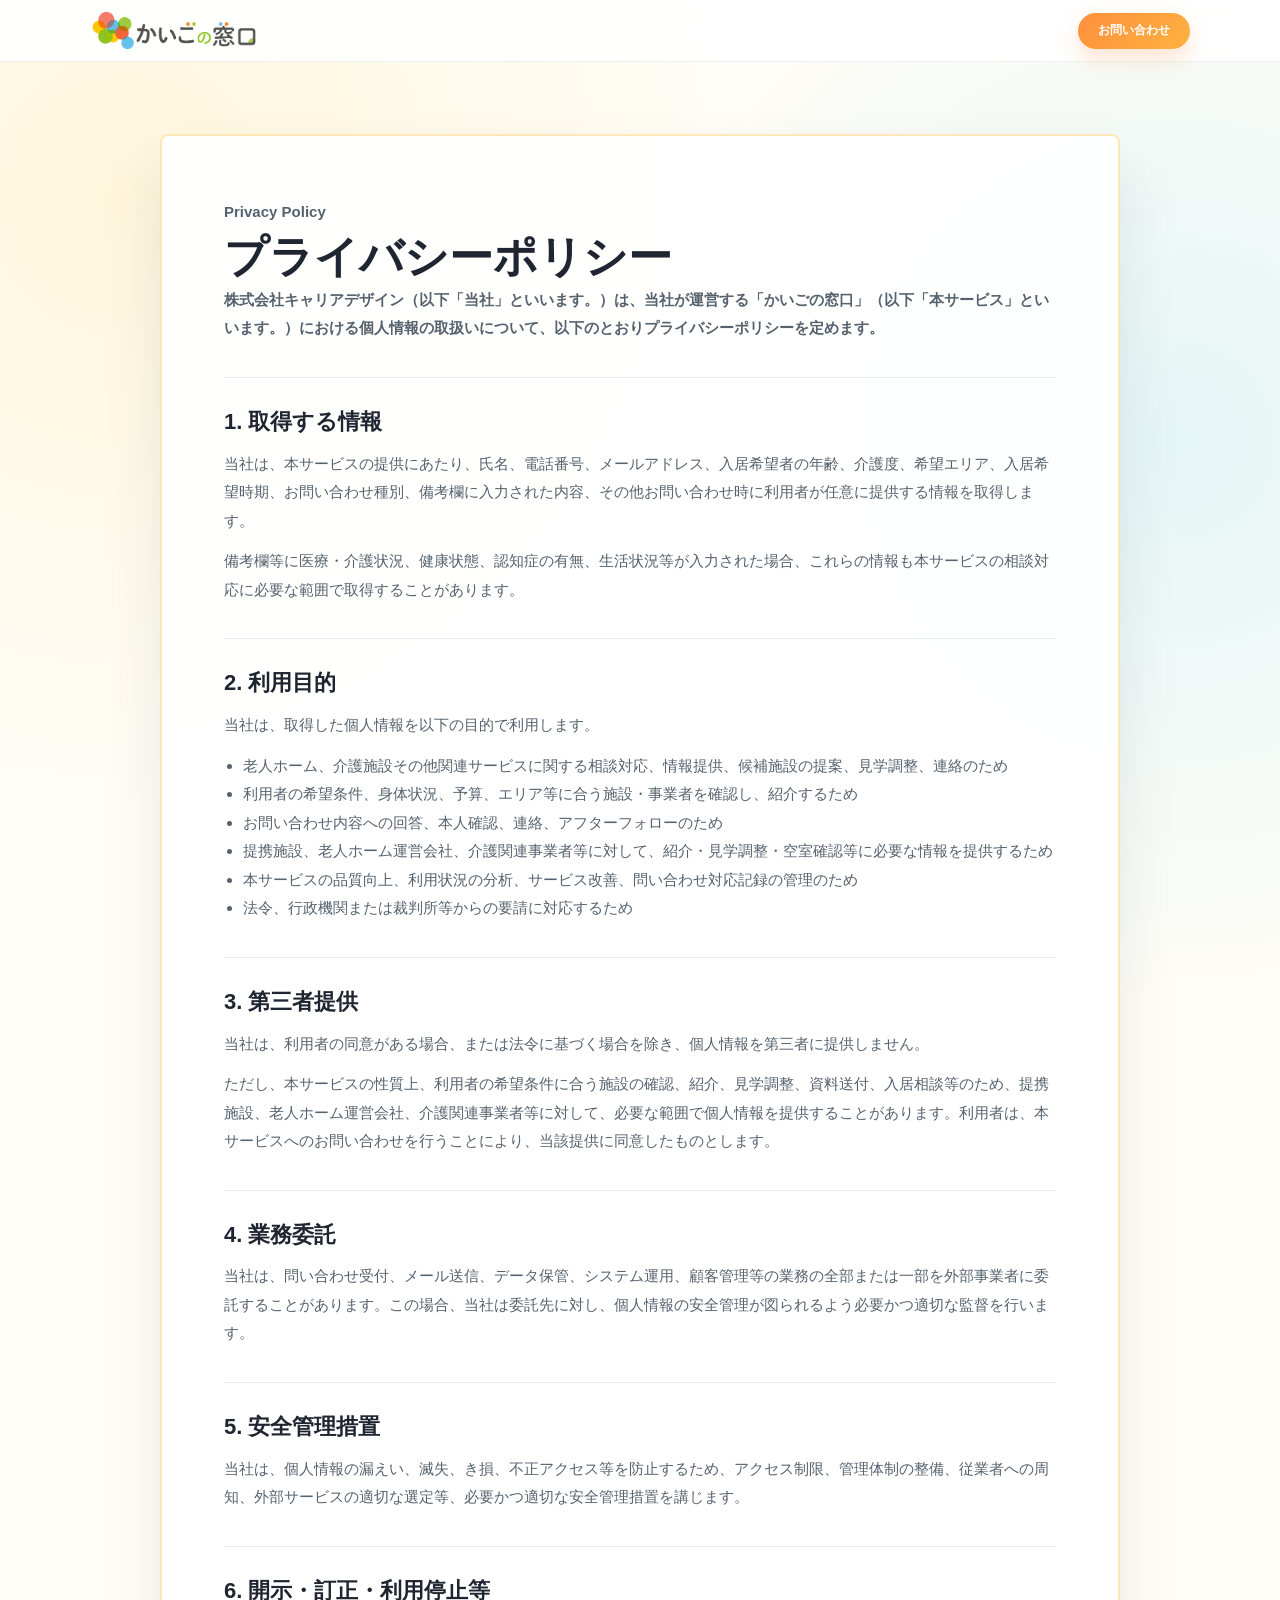
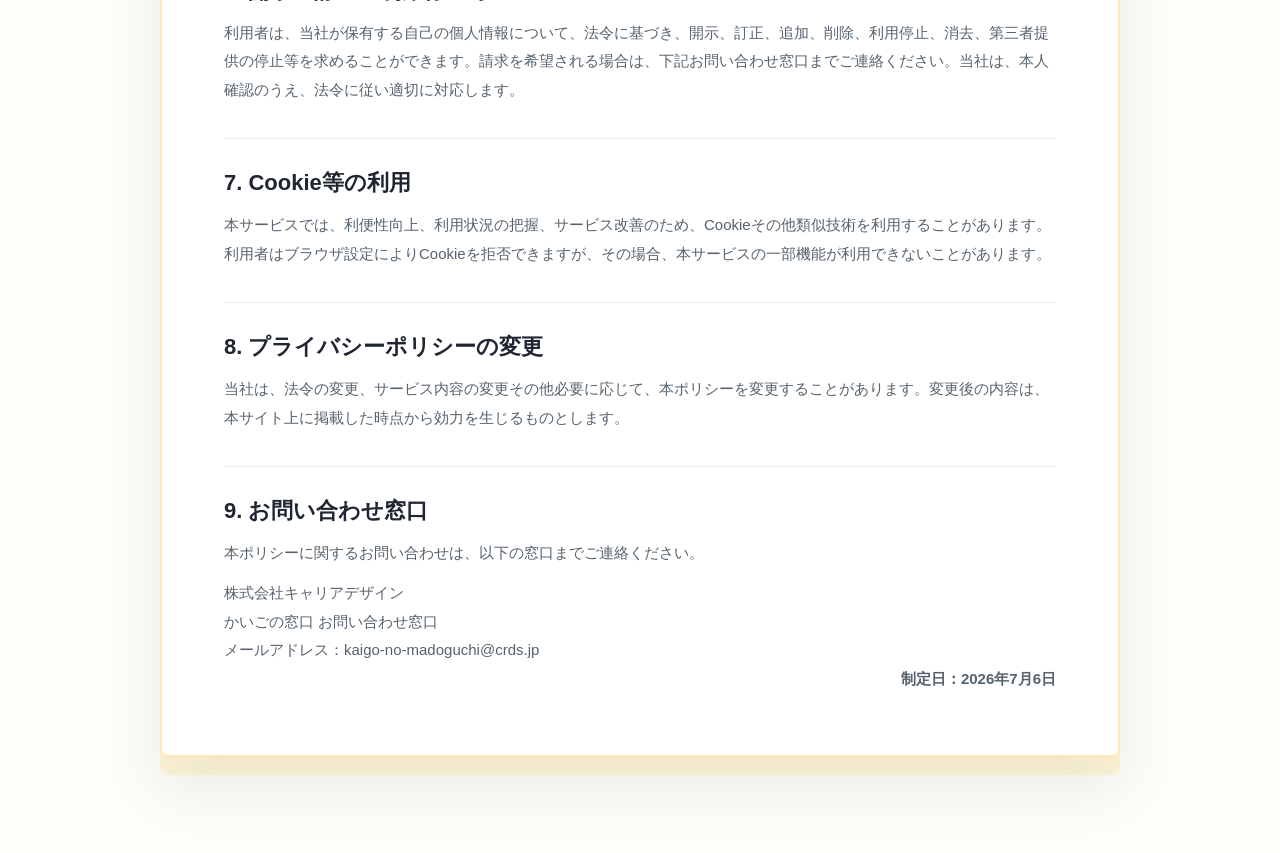
==== privacy.html @ cf9771f9 "LP v1.04反映（プライバシーポリシー・利用規約ページ追加）" ====
<!doctype html>
<html lang="ja">
  <head>
    <meta charset="utf-8">
    <meta name="viewport" content="width=device-width, initial-scale=1">
    <title>プライバシーポリシー | かいごの窓口</title>
    <meta name="description" content="かいごの窓口のプライバシーポリシーです。">
    <link rel="stylesheet" href="./styles.css">
  </head>
  <body class="policy-page">
    <header class="site-header">
      <a class="brand" href="./index.html" aria-label="かいごの窓口">
        <img class="brand-logo" src="./assets/kaigo-logo.png" alt="介護の窓口">
      </a>
      <a class="nav-cta" href="./index.html#contact">お問い合わせ</a>
    </header>

    <main class="policy-main">
      <article class="policy-shell">
        <p class="policy-label">Privacy Policy</p>
        <h1>プライバシーポリシー</h1>
        <p class="policy-lead">株式会社キャリアデザイン（以下「当社」といいます。）は、当社が運営する「かいごの窓口」（以下「本サービス」といいます。）における個人情報の取扱いについて、以下のとおりプライバシーポリシーを定めます。</p>

        <section>
          <h2>1. 取得する情報</h2>
          <p>当社は、本サービスの提供にあたり、氏名、電話番号、メールアドレス、入居希望者の年齢、介護度、希望エリア、入居希望時期、お問い合わせ種別、備考欄に入力された内容、その他お問い合わせ時に利用者が任意に提供する情報を取得します。</p>
          <p>備考欄等に医療・介護状況、健康状態、認知症の有無、生活状況等が入力された場合、これらの情報も本サービスの相談対応に必要な範囲で取得することがあります。</p>
        </section>

        <section>
          <h2>2. 利用目的</h2>
          <p>当社は、取得した個人情報を以下の目的で利用します。</p>
          <ul>
            <li>老人ホーム、介護施設その他関連サービスに関する相談対応、情報提供、候補施設の提案、見学調整、連絡のため</li>
            <li>利用者の希望条件、身体状況、予算、エリア等に合う施設・事業者を確認し、紹介するため</li>
            <li>お問い合わせ内容への回答、本人確認、連絡、アフターフォローのため</li>
            <li>提携施設、老人ホーム運営会社、介護関連事業者等に対して、紹介・見学調整・空室確認等に必要な情報を提供するため</li>
            <li>本サービスの品質向上、利用状況の分析、サービス改善、問い合わせ対応記録の管理のため</li>
            <li>法令、行政機関または裁判所等からの要請に対応するため</li>
          </ul>
        </section>

        <section>
          <h2>3. 第三者提供</h2>
          <p>当社は、利用者の同意がある場合、または法令に基づく場合を除き、個人情報を第三者に提供しません。</p>
          <p>ただし、本サービスの性質上、利用者の希望条件に合う施設の確認、紹介、見学調整、資料送付、入居相談等のため、提携施設、老人ホーム運営会社、介護関連事業者等に対して、必要な範囲で個人情報を提供することがあります。利用者は、本サービスへのお問い合わせを行うことにより、当該提供に同意したものとします。</p>
        </section>

        <section>
          <h2>4. 業務委託</h2>
          <p>当社は、問い合わせ受付、メール送信、データ保管、システム運用、顧客管理等の業務の全部または一部を外部事業者に委託することがあります。この場合、当社は委託先に対し、個人情報の安全管理が図られるよう必要かつ適切な監督を行います。</p>
        </section>

        <section>
          <h2>5. 安全管理措置</h2>
          <p>当社は、個人情報の漏えい、滅失、き損、不正アクセス等を防止するため、アクセス制限、管理体制の整備、従業者への周知、外部サービスの適切な選定等、必要かつ適切な安全管理措置を講じます。</p>
        </section>

        <section>
          <h2>6. 開示・訂正・利用停止等</h2>
          <p>利用者は、当社が保有する自己の個人情報について、法令に基づき、開示、訂正、追加、削除、利用停止、消去、第三者提供の停止等を求めることができます。請求を希望される場合は、下記お問い合わせ窓口までご連絡ください。当社は、本人確認のうえ、法令に従い適切に対応します。</p>
        </section>

        <section>
          <h2>7. Cookie等の利用</h2>
          <p>本サービスでは、利便性向上、利用状況の把握、サービス改善のため、Cookieその他類似技術を利用することがあります。利用者はブラウザ設定によりCookieを拒否できますが、その場合、本サービスの一部機能が利用できないことがあります。</p>
        </section>

        <section>
          <h2>8. プライバシーポリシーの変更</h2>
          <p>当社は、法令の変更、サービス内容の変更その他必要に応じて、本ポリシーを変更することがあります。変更後の内容は、本サイト上に掲載した時点から効力を生じるものとします。</p>
        </section>

        <section>
          <h2>9. お問い合わせ窓口</h2>
          <p>本ポリシーに関するお問い合わせは、以下の窓口までご連絡ください。</p>
          <p>株式会社キャリアデザイン<br>かいごの窓口 お問い合わせ窓口<br>メールアドレス：kaigo-no-madoguchi@crds.jp</p>
        </section>

        <p class="policy-date">制定日：2026年7月6日</p>
      </article>
    </main>
  </body>
</html>
---- styles.css ----
:root {
  --ink: #202631;
  --muted: #65717d;
  --line: #e9edf1;
  --soft: #f7f9fb;
  --orange: #ff8f3d;
  --orange-dark: #f07822;
  --yellow: #ffd75d;
  --green: #4fcb91;
  --blue: #43c7ef;
  --pink: #ff93aa;
  --cream: #fff7e6;
  --shadow: 0 24px 60px rgba(40, 55, 70, .16);
}

* {
  box-sizing: border-box;
}

html {
  scroll-behavior: smooth;
}

body {
  margin: 0;
  color: var(--ink);
  font-family: -apple-system, BlinkMacSystemFont, "Hiragino Sans", "Yu Gothic", "YuGothic", "Noto Sans JP", sans-serif;
  line-height: 1.75;
  background: #fffdf7;
}

a {
  color: inherit;
  text-decoration: none;
}

button,
input,
select,
textarea {
  font: inherit;
}

.site-header {
  position: sticky;
  top: 0;
  z-index: 20;
  display: grid;
  grid-template-columns: 1fr auto;
  align-items: center;
  gap: 24px;
  min-height: 62px;
  padding: 0 7vw;
  background: rgba(255, 255, 255, .9);
  border-bottom: 1px solid rgba(233, 237, 241, .78);
  backdrop-filter: blur(18px);
}

.brand {
  display: inline-flex;
  align-items: center;
  width: max-content;
}

.brand-logo {
  display: block;
  width: 168px;
  height: auto;
}

.footer-logo {
  width: 190px;
}

.nav-cta {
  justify-self: end;
  display: inline-flex;
  align-items: center;
  justify-content: center;
  min-height: 36px;
  padding: 0 20px;
  color: #fff;
  font-size: 12px;
  font-weight: 800;
  background: linear-gradient(135deg, var(--orange), #ffb23f);
  border-radius: 999px;
  box-shadow: 0 10px 22px rgba(246, 139, 60, .24);
}

.hero {
  position: relative;
  min-height: 660px;
  display: grid;
  align-items: center;
  overflow: hidden;
  background:
    linear-gradient(135deg, #fff7df 0%, #f2fff7 48%, #edfaff 100%);
}

.hero-image {
  position: absolute;
  inset: 0;
  width: 100%;
  height: 100%;
  object-fit: cover;
  object-position: 64% center;
}

.hero-scrim {
  position: absolute;
  inset: 0;
  background:
    linear-gradient(90deg, rgba(255, 253, 246, .98) 0%, rgba(255, 250, 237, .9) 35%, rgba(255, 255, 255, .36) 70%, rgba(255, 255, 255, .14) 100%),
    linear-gradient(180deg, rgba(255, 255, 255, .06), rgba(245, 255, 250, .76));
}

.hero-content {
  position: relative;
  z-index: 1;
  width: min(92vw, 1180px);
  margin: 0 auto;
  padding-top: 0;
}

.eyebrow {
  display: inline-flex;
  align-items: center;
  min-height: 34px;
  margin: 0 0 18px;
  padding: 0 14px;
  color: #26805d;
  font-size: 13px;
  font-weight: 800;
  background: #e9fff3;
  border: 1px solid #bef1d4;
  border-radius: 999px;
  box-shadow: 0 10px 20px rgba(79, 203, 145, .16);
}

h1,
h2,
h3,
p {
  overflow-wrap: anywhere;
}

h1 {
  max-width: 760px;
  margin: 0;
  font-size: clamp(38px, 4.7vw, 64px);
  line-height: 1.18;
  letter-spacing: 0;
}

.hero-question {
  display: flex;
  flex-wrap: wrap;
  gap: 10px;
  margin: 0 0 20px;
}

.hero-question span {
  display: inline-flex;
  align-items: center;
  min-height: 46px;
  padding: 0 18px;
  color: #3b2a16;
  font-size: clamp(18px, 2vw, 26px);
  font-weight: 900;
  background: #fff;
  border: 2px solid rgba(255, 183, 72, .72);
  border-radius: 999px;
  box-shadow: 0 12px 0 rgba(255, 214, 93, .42);
}

.hero-question span:nth-child(2) {
  border-color: rgba(79, 203, 145, .64);
  box-shadow: 0 12px 0 rgba(79, 203, 145, .22);
}

.hero-question span:nth-child(3) {
  border-color: rgba(67, 199, 239, .64);
  box-shadow: 0 12px 0 rgba(67, 199, 239, .22);
}

.hero-copy {
  max-width: 680px;
  margin: 22px 0 16px;
  color: #48525d;
  font-size: clamp(18px, 2vw, 23px);
  font-weight: 700;
  line-height: 1.75;
}

.primary-button,
.secondary-button,
.form-submit {
  display: inline-flex;
  align-items: center;
  justify-content: center;
  min-height: 54px;
  padding: 0 32px;
  border: 0;
  border-radius: 999px;
  cursor: pointer;
  font-weight: 800;
  transition: transform .18s ease, box-shadow .18s ease, background .18s ease;
}

.primary-button {
  color: #fff;
  background: linear-gradient(135deg, var(--orange), #ffb23f);
  box-shadow: 0 14px 0 rgba(224, 107, 25, .26), 0 22px 36px rgba(246, 139, 60, .26);
}

.primary-button:hover {
  transform: translateY(-2px);
}

.primary-button:hover {
  background: linear-gradient(135deg, var(--orange-dark), var(--orange));
}

.secondary-button {
  color: var(--orange-dark);
  background: #fff7ea;
  border: 2px solid #ffd9a8;
}

.secondary-button:hover {
  transform: translateY(-2px);
}

.micro-note {
  display: flex;
  align-items: center;
  gap: 8px;
  margin: 18px 0 0;
  color: #6a7681;
  font-size: 13px;
}

.micro-note span {
  width: 8px;
  height: 8px;
  background: var(--pink);
  border-radius: 50%;
}

.section {
  padding: 88px 7vw;
}

.section-heading {
  margin: 0 auto 56px;
  text-align: center;
}

.section-heading h2 {
  position: relative;
  display: inline-block;
  margin: 0;
  font-size: clamp(24px, 2.5vw, 32px);
  line-height: 1.45;
  letter-spacing: 0;
}

.section-heading h2::after {
  position: absolute;
  left: 50%;
  bottom: -17px;
  width: 76px;
  height: 2px;
  height: 4px;
  background: linear-gradient(90deg, var(--yellow), var(--orange), var(--pink));
  border-radius: 999px;
  transform: translateX(-50%);
  content: "";
}

.worries,
.voices {
  background:
    linear-gradient(180deg, #fffdf7, #f5fbff);
}

.data-section {
  padding-top: 76px;
  padding-bottom: 76px;
  background:
    radial-gradient(circle at 12% 20%, rgba(255, 215, 93, .28), transparent 26%),
    radial-gradient(circle at 88% 78%, rgba(67, 199, 239, .2), transparent 28%),
    #fffaf0;
}

.data-section .section-heading {
  margin-bottom: 44px;
}

.data-card {
  width: min(980px, 100%);
  margin: 0 auto;
  display: grid;
  grid-template-columns: 240px 1fr;
  align-items: center;
  gap: 42px;
  padding: 42px;
  background: rgba(255, 255, 255, .92);
  border: 2px solid #fff0d5;
  border-radius: 8px;
  box-shadow: 0 18px 0 rgba(255, 215, 93, .24), 0 30px 58px rgba(44, 64, 84, .1);
}

.data-meter {
  position: relative;
  display: grid;
  place-items: center;
  width: 220px;
  aspect-ratio: 1;
  margin: 0 auto;
  color: var(--orange-dark);
  font-weight: 900;
  background:
    conic-gradient(var(--orange) 0 50%, #eaf8fd 50% 100%);
  border-radius: 50%;
  box-shadow: 0 14px 0 rgba(79, 203, 145, .18);
}

.data-meter::before {
  position: absolute;
  inset: 24px;
  background: #fff;
  border-radius: 50%;
  content: "";
}

.data-meter span {
  position: relative;
  z-index: 1;
  font-size: 42px;
  line-height: 1;
}

.data-content h3 {
  margin: 0 0 18px;
  font-size: clamp(22px, 2.2vw, 30px);
  line-height: 1.55;
}

.data-content p {
  margin: 0;
  color: var(--muted);
  font-size: 15px;
  line-height: 1.9;
}

.data-content p + p {
  margin-top: 10px;
}

.card-grid {
  width: min(1120px, 100%);
  margin: 0 auto;
  display: grid;
  gap: 28px;
}

.card-grid.three {
  grid-template-columns: repeat(3, minmax(0, 1fr));
}

.info-card,
.voice-card {
  min-height: 238px;
  padding: 38px;
  background: #fff;
  border: 2px solid #fff0d5;
  border-radius: 8px;
  box-shadow: 0 18px 0 rgba(255, 215, 93, .2), 0 28px 48px rgba(44, 64, 84, .08);
}

.info-card {
  display: grid;
  align-content: start;
}

.worry-illustration {
  width: min(100%, 210px);
  aspect-ratio: 1;
  margin: 0 auto 26px;
  display: block;
  object-fit: contain;
  border-radius: 0;
  background: transparent;
}

.icon-badge {
  display: grid;
  place-items: center;
  border-radius: 50%;
}

.icon-badge {
  width: 50px;
  height: 50px;
  margin-bottom: 28px;
}

.icon-badge svg {
  width: 24px;
  height: 24px;
  fill: none;
  stroke: currentColor;
  stroke-width: 2;
  stroke-linecap: round;
  stroke-linejoin: round;
}

.icon-badge.blue {
  color: var(--blue);
  background: #eefaff;
}

.icon-badge.orange {
  color: var(--orange);
  background: #fff4ea;
}

.icon-badge.green {
  color: var(--green);
  background: #eefbf4;
}

.info-card h3,
.reason h3 {
  margin: 0 0 12px;
  font-size: 18px;
  line-height: 1.55;
}

.info-card p,
.reason p,
.voice-card p,
.form-heading p,
.cta-box p,
.site-footer p {
  margin: 0;
  color: var(--muted);
  font-size: 14px;
}

.reasons {
  background:
    linear-gradient(110deg, rgba(255, 245, 205, .86), rgba(222, 255, 237, .9) 50%, rgba(222, 247, 255, .92));
}

.reason-grid {
  width: min(1120px, 100%);
  margin: 0 auto;
  display: grid;
  grid-template-columns: repeat(3, minmax(0, 1fr));
  gap: 46px;
  text-align: center;
}

.reason-illustration {
  width: min(100%, 230px);
  aspect-ratio: 1;
  margin: 0 auto 24px;
  display: block;
  object-fit: contain;
  border-radius: 0;
  background: transparent;
}

.form-section {
  position: relative;
  background:
    linear-gradient(135deg, rgba(255, 236, 155, .26), rgba(226, 255, 241, .42) 48%, rgba(224, 247, 255, .5)),
    #fffdfa;
}

.form-shell {
  width: min(760px, 100%);
  margin: 0 auto;
  overflow: hidden;
  background: #fff;
  border: 2px solid #ffe7b7;
  border-radius: 8px;
  box-shadow: 0 18px 0 rgba(255, 215, 93, .24), var(--shadow);
}

.form-heading {
  padding: 42px 32px 34px;
  text-align: center;
  background: linear-gradient(135deg, var(--cream), #effff7);
}

.form-heading h2 {
  margin: 0 0 8px;
  color: var(--orange-dark);
  font-size: clamp(24px, 3vw, 32px);
  line-height: 1.38;
}

.contact-form {
  padding: 42px clamp(22px, 6vw, 62px) 50px;
}

.step-progress {
  display: grid;
  grid-template-columns: auto 1fr auto;
  align-items: center;
  gap: 14px;
  margin-bottom: 34px;
}

.step-dot {
  display: inline-flex;
  align-items: center;
  gap: 9px;
  color: #8a949e;
  font-size: 13px;
  font-weight: 900;
}

.step-dot::before {
  display: grid;
  place-items: center;
  width: 34px;
  height: 34px;
  color: #fff;
  background: #cbd4dc;
  border-radius: 50%;
  content: attr(data-step-label);
}

.step-dot.active {
  color: var(--orange-dark);
}

.step-dot.active::before {
  background: linear-gradient(135deg, var(--orange), #ffb23f);
  box-shadow: 0 8px 0 rgba(255, 215, 93, .26);
}

.step-line {
  height: 4px;
  background: #edf1f5;
  border-radius: 999px;
}

.form-step[hidden] {
  display: none;
}

.textarea-label,
.input-grid label {
  display: grid;
  gap: 8px;
  color: #4f5b66;
  font-size: 14px;
  font-weight: 800;
}

.input-grid label span {
  justify-self: start;
  display: inline-grid;
  place-items: center;
  min-height: 20px;
  padding: 0 8px;
  color: #fff;
  font-size: 11px;
  line-height: 1;
  background: var(--pink);
  border-radius: 999px;
}

select,
input,
textarea {
  width: 100%;
  min-height: 50px;
  padding: 12px 16px;
  color: var(--ink);
  background: #fff;
  border: 1px solid var(--line);
  border-radius: 8px;
  outline: none;
}

textarea {
  min-height: 112px;
  resize: vertical;
}

select:focus,
input:focus,
textarea:focus {
  border-color: var(--orange);
  box-shadow: 0 0 0 4px rgba(255, 143, 61, .16);
}

.input-grid {
  display: grid;
  grid-template-columns: repeat(2, minmax(0, 1fr));
  gap: 18px;
}

.input-grid + .input-grid {
  margin-top: 18px;
}

.textarea-label {
  margin-top: 18px;
}

.privacy-check {
  display: flex;
  align-items: flex-start;
  gap: 10px;
  margin-top: 18px;
  color: #5f6a75;
  font-size: 13px;
  font-weight: 700;
}

.privacy-check input {
  width: 18px;
  min-height: 18px;
  margin-top: 4px;
  accent-color: var(--orange);
}

.form-error,
.form-success {
  min-height: 24px;
  margin: 20px 0 0;
  text-align: center;
  font-size: 14px;
  font-weight: 800;
}

.form-error {
  color: #c94b31;
}

.form-success {
  color: #219862;
}

.form-actions {
  display: flex;
  justify-content: center;
  gap: 12px;
  margin-top: 18px;
}

.form-actions .primary-button {
  min-width: 250px;
}

.next-step,
.form-submit {
  min-width: min(100%, 360px);
}

.stars {
  margin-bottom: 18px;
  color: #f5bd33;
  font-size: 15px;
  letter-spacing: 1px;
}

.voice-card p {
  min-height: 126px;
  font-style: italic;
  line-height: 1.8;
}

.voice-card span {
  display: block;
  margin-top: 22px;
  font-size: 13px;
  font-weight: 800;
}

.final-cta {
  background: #fff;
}

.cta-box {
  position: relative;
  width: min(1120px, 100%);
  margin: 0 auto;
  padding: 58px 32px;
  overflow: hidden;
  text-align: center;
  background: linear-gradient(120deg, #fff5d2, #effff6 62%, #e9f9ff);
  border: 2px solid #ffe7b7;
  border-radius: 8px;
  box-shadow: 0 18px 0 rgba(67, 199, 239, .12);
}

.cta-box::before,
.cta-box::after {
  position: absolute;
  width: 120px;
  height: 120px;
  border-radius: 50%;
  content: "";
}

.cta-box::before {
  top: -62px;
  left: -62px;
  background: rgba(246, 139, 60, .14);
}

.cta-box::after {
  right: -24px;
  bottom: -48px;
  background: rgba(75, 196, 237, .16);
}

.cta-box h2 {
  margin: 0 0 6px;
  font-size: clamp(24px, 2.8vw, 34px);
}

.cta-actions {
  position: relative;
  z-index: 1;
  display: flex;
  justify-content: center;
  gap: 16px;
  margin: 32px 0 20px;
}

.site-footer {
  display: grid;
  grid-template-columns: 1fr auto;
  gap: 52px;
  padding: 78px 7vw 34px;
  background: #f8fafc;
}

.site-footer p {
  max-width: 360px;
  margin-top: 24px;
}

.footer-links {
  display: flex;
  align-items: center;
  gap: 28px;
  color: #727d87;
  font-size: 13px;
  font-weight: 700;
}

.footer-links a:hover {
  color: var(--orange-dark);
}

.site-footer small {
  grid-column: 1 / -1;
  color: #9ca6ae;
  font-size: 12px;
}

.sticky-contact {
  position: fixed;
  right: 28px;
  bottom: 24px;
  z-index: 30;
  display: flex;
  align-items: center;
  gap: 10px;
  padding: 8px;
  background: rgba(255, 255, 255, .96);
  border: 2px solid rgba(255, 196, 116, .76);
  border-radius: 999px;
  box-shadow: 0 18px 42px rgba(246, 139, 60, .24);
  backdrop-filter: blur(16px);
}

.sticky-button {
  display: inline-flex;
  align-items: center;
  justify-content: center;
  min-height: 58px;
  padding: 0 28px;
  border-radius: 999px;
  font-size: 16px;
  font-weight: 900;
  white-space: nowrap;
}

.sticky-button {
  color: #fff;
  background: linear-gradient(135deg, var(--orange-dark), #ffb23f);
  box-shadow: 0 10px 0 rgba(224, 107, 25, .28), 0 18px 34px rgba(246, 139, 60, .34);
}

.sticky-button::before {
  margin-right: 8px;
  content: "✉";
}

.thanks-page {
  min-height: 100vh;
  background:
    radial-gradient(circle at 12% 16%, rgba(255, 215, 93, .28), transparent 28%),
    radial-gradient(circle at 88% 84%, rgba(67, 199, 239, .18), transparent 30%),
    linear-gradient(135deg, #fffdf7, #effff7 54%, #eefaff);
}

.thanks-main {
  min-height: calc(100vh - 62px);
  display: grid;
  place-items: center;
  padding: 74px 7vw;
}

.thanks-shell {
  width: min(860px, 100%);
  padding: clamp(34px, 6vw, 58px);
  text-align: center;
  background: rgba(255, 255, 255, .94);
  border: 2px solid #ffe7b7;
  border-radius: 8px;
  box-shadow: 0 18px 0 rgba(255, 215, 93, .24), 0 28px 60px rgba(40, 55, 70, .14);
}

.thanks-icon {
  display: grid;
  place-items: center;
  width: 74px;
  height: 74px;
  margin: 0 auto 18px;
  color: #fff;
  font-size: 38px;
  font-weight: 900;
  background: linear-gradient(135deg, var(--green), var(--blue));
  border-radius: 50%;
  box-shadow: 0 10px 0 rgba(79, 203, 145, .22);
}

.thanks-label {
  margin: 0 0 10px;
  color: var(--orange-dark);
  font-weight: 900;
}

.thanks-shell h1 {
  margin: 0;
  font-size: clamp(30px, 4vw, 44px);
  line-height: 1.36;
}

.thanks-lead {
  margin: 18px 0 0;
  color: #48525d;
  font-size: clamp(18px, 2vw, 22px);
  font-weight: 800;
}

.thanks-summary {
  margin-top: 36px;
  padding: 28px;
  text-align: left;
  background: #fffaf0;
  border: 1px solid #ffe7b7;
  border-radius: 8px;
}

.thanks-summary h2 {
  margin: 0 0 20px;
  font-size: 22px;
}

.summary-list {
  display: grid;
  grid-template-columns: repeat(2, minmax(0, 1fr));
  gap: 14px;
  margin: 0;
}

.summary-list div {
  padding: 14px 16px;
  background: #fff;
  border: 1px solid var(--line);
  border-radius: 8px;
}

.summary-list .summary-wide {
  grid-column: 1 / -1;
}

.summary-list dt {
  margin-bottom: 4px;
  color: #7a8590;
  font-size: 12px;
  font-weight: 900;
}

.summary-list dd {
  margin: 0;
  color: var(--ink);
  font-size: 15px;
  font-weight: 800;
  white-space: pre-wrap;
}

.thanks-button {
  margin-top: 30px;
}

.policy-page {
  background:
    radial-gradient(circle at 10% 8%, rgba(255, 215, 93, .18), transparent 24%),
    radial-gradient(circle at 92% 18%, rgba(67, 199, 239, .14), transparent 24%),
    #fffdf7;
}

.policy-main {
  padding: 72px 7vw 96px;
}

.policy-shell {
  width: min(960px, 100%);
  margin: 0 auto;
  padding: clamp(32px, 5vw, 62px);
  background: rgba(255, 255, 255, .96);
  border: 2px solid #ffe7b7;
  border-radius: 8px;
  box-shadow: 0 18px 0 rgba(255, 215, 93, .2), 0 30px 60px rgba(40, 55, 70, .1);
}

.policy-label {
  margin: 0 0 10px;
  color: var(--orange-dark);
  font-size: 13px;
  font-weight: 900;
}

.policy-shell h1 {
  margin: 0;
  font-size: clamp(30px, 4vw, 44px);
  line-height: 1.35;
}

.policy-lead {
  margin: 22px 0 0;
  color: #48525d;
  font-size: 16px;
  font-weight: 700;
}

.policy-shell section {
  margin-top: 34px;
  padding-top: 28px;
  border-top: 1px solid var(--line);
}

.policy-shell h2 {
  margin: 0 0 12px;
  font-size: 22px;
  line-height: 1.45;
}

.policy-shell p,
.policy-shell li {
  color: #56626e;
  font-size: 15px;
  line-height: 1.9;
}

.policy-shell p {
  margin: 0;
}

.policy-shell p + p {
  margin-top: 12px;
}

.policy-shell ul {
  margin: 12px 0 0;
  padding-left: 1.2em;
}

.policy-date {
  margin-top: 36px;
  color: #7b8792;
  font-size: 14px;
  font-weight: 800;
  text-align: right;
}

@media (max-width: 900px) {
  .site-header {
    grid-template-columns: 1fr auto;
    padding: 0 22px;
  }

  .nav-cta {
    min-height: 34px;
    padding: 0 14px;
  }

  .brand-logo {
    width: 146px;
  }

  .hero {
    min-height: 600px;
  }

  .hero-scrim {
    background: linear-gradient(90deg, rgba(255, 255, 255, .98), rgba(255, 255, 255, .74));
  }

  .card-grid.three,
  .data-card,
  .reason-grid,
  .input-grid,
  .site-footer {
    grid-template-columns: 1fr;
  }

  .data-card {
    gap: 28px;
    text-align: center;
  }

  .info-card,
  .voice-card {
    min-height: auto;
  }

  .footer-links {
    gap: 36px;
  }
}

@media (max-width: 560px) {
  .section {
    padding: 66px 20px;
  }

  .hero {
    min-height: 680px;
  }

  .hero-content {
    width: calc(100% - 40px);
  }

  h1 {
    font-size: 36px;
    line-height: 1.22;
  }

  .hero-copy {
    font-size: 16px;
  }

  .hero-question {
    gap: 8px;
  }

  .data-section {
    padding-top: 58px;
    padding-bottom: 62px;
  }

  .data-card {
    padding: 30px 22px;
  }

  .data-meter {
    width: 170px;
  }

  .data-meter::before {
    inset: 19px;
  }

  .data-meter span {
    font-size: 34px;
  }

  .data-content h3 {
    font-size: 20px;
  }

  .data-content p {
    text-align: left;
  }

  .hero-question span {
    min-height: 40px;
    padding: 0 13px;
    font-size: 17px;
    box-shadow: 0 8px 0 rgba(255, 214, 93, .42);
  }

  .primary-button,
  .secondary-button,
  .form-submit {
    width: 100%;
    padding-inline: 18px;
  }

  .info-card,
  .voice-card {
    padding: 30px;
  }

  .reason-grid {
    gap: 38px;
  }

  .form-heading {
    padding: 34px 20px 28px;
  }

  .contact-form {
    padding: 36px 20px 42px;
  }

  .form-actions,
  .cta-actions {
    flex-direction: column;
  }

  .form-actions .primary-button {
    min-width: 0;
  }

  .footer-links {
    flex-direction: column;
  }

  .sticky-contact {
    right: 12px;
    bottom: 12px;
    left: 12px;
    justify-content: center;
    gap: 8px;
    padding: 8px;
  }

  .sticky-button {
    width: 100%;
    min-height: 46px;
    padding-inline: 10px;
    font-size: 13px;
  }

  body {
    padding-bottom: 78px;
  }

  .thanks-page {
    padding-bottom: 0;
  }

  .thanks-main {
    min-height: calc(100vh - 62px);
    padding: 46px 20px;
  }

  .thanks-summary {
    padding: 22px;
  }

  .summary-list {
    grid-template-columns: 1fr;
  }

  .policy-main {
    padding: 46px 20px 72px;
  }

  .policy-shell {
    padding: 30px 22px;
  }
}
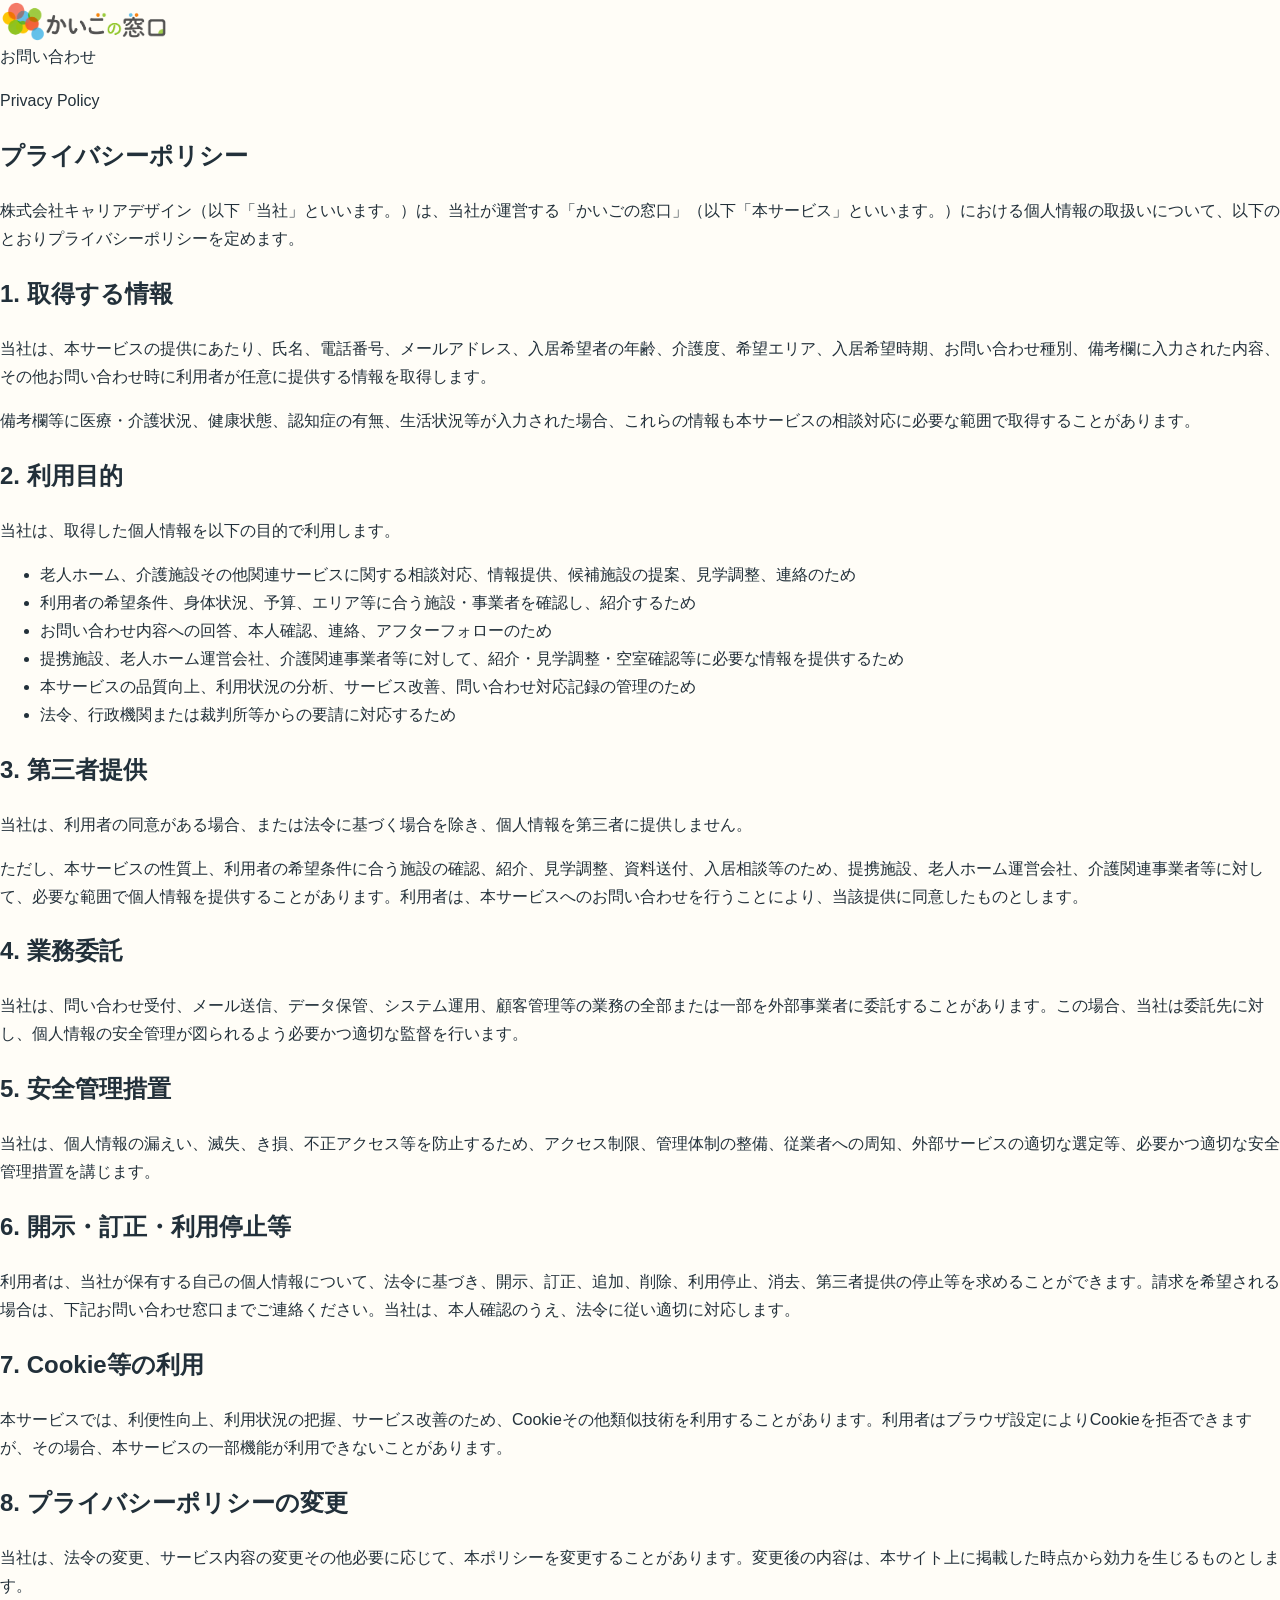
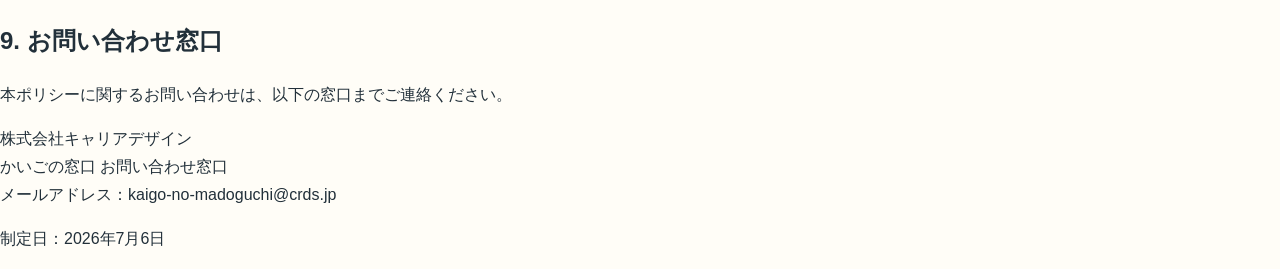
==== commit fdecbe32: "Google広告コンバージョン計測用にCSP拡張（_headers＋meta両対応）" ====
--- a/privacy.html
+++ b/privacy.html
@@ -1,13 +1,25 @@
 <!doctype html>
 <html lang="ja">
   <head>
+    <!-- Google Tag Manager -->
+    <script>(function(w,d,s,l,i){w[l]=w[l]||[];w[l].push({'gtm.start':
+    new Date().getTime(),event:'gtm.js'});var f=d.getElementsByTagName(s)[0],
+    j=d.createElement(s),dl=l!='dataLayer'?'&l='+l:'';j.async=true;j.src=
+    'https://www.googletagmanager.com/gtm.js?id='+i+dl;f.parentNode.insertBefore(j,f);
+    })(window,document,'script','dataLayer','GTM-WV7FBTG5');</script>
+    <!-- End Google Tag Manager -->
     <meta charset="utf-8">
+    <meta http-equiv="Content-Security-Policy" content="default-src 'self'; script-src 'self' 'unsafe-inline' https://www.googletagmanager.com https://www.google.com https://www.googleadservices.com https://www.google-analytics.com https://googleads.g.doubleclick.net; connect-src 'self' https://formspree.io https://www.google.com https://www.googleadservices.com https://www.googletagmanager.com https://www.google-analytics.com; img-src 'self' data: https://www.google.com https://www.googleadservices.com https://www.googletagmanager.com https://www.google-analytics.com https://googleads.g.doubleclick.net; style-src 'self' 'unsafe-inline'; frame-src https://www.googletagmanager.com https://www.google.com; form-action 'self' https://formspree.io;">
     <meta name="viewport" content="width=device-width, initial-scale=1">
     <title>プライバシーポリシー | かいごの窓口</title>
     <meta name="description" content="かいごの窓口のプライバシーポリシーです。">
     <link rel="stylesheet" href="./styles.css">
   </head>
   <body class="policy-page">
+    <!-- Google Tag Manager (noscript) -->
+    <noscript><iframe src="https://www.googletagmanager.com/ns.html?id=GTM-WV7FBTG5"
+    height="0" width="0" style="display:none;visibility:hidden"></iframe></noscript>
+    <!-- End Google Tag Manager (noscript) -->
     <header class="site-header">
       <a class="brand" href="./index.html" aria-label="かいごの窓口">
         <img class="brand-logo" src="./assets/kaigo-logo.png" alt="介護の窓口">
--- a/styles.css
+++ b/styles.css
@@ -1,16 +1,15 @@
 :root {
-  --ink: #202631;
-  --muted: #65717d;
-  --line: #e9edf1;
-  --soft: #f7f9fb;
+  --ink: #22303a;
+  --muted: #64727f;
+  --line: #e8edf2;
   --orange: #ff8f3d;
   --orange-dark: #f07822;
+  --green: #55c98c;
+  --blue: #43c7ef;
   --yellow: #ffd75d;
-  --green: #4fcb91;
-  --blue: #43c7ef;
   --pink: #ff93aa;
-  --cream: #fff7e6;
-  --shadow: 0 24px 60px rgba(40, 55, 70, .16);
+  --cream: #fff8ea;
+  --shadow: 0 24px 64px rgba(35, 52, 68, .16);
 }
 
 * {
@@ -41,496 +40,313 @@
   font: inherit;
 }
 
-.site-header {
+.lp-header {
   position: sticky;
   top: 0;
   z-index: 20;
-  display: grid;
-  grid-template-columns: 1fr auto;
+  display: flex;
   align-items: center;
-  gap: 24px;
-  min-height: 62px;
+  justify-content: space-between;
+  min-height: 64px;
   padding: 0 7vw;
-  background: rgba(255, 255, 255, .9);
-  border-bottom: 1px solid rgba(233, 237, 241, .78);
+  background: rgba(255, 255, 255, .94);
+  border-bottom: 1px solid rgba(232, 237, 242, .9);
   backdrop-filter: blur(18px);
 }
 
-.brand {
-  display: inline-flex;
-  align-items: center;
-  width: max-content;
-}
-
-.brand-logo {
+.brand img {
   display: block;
   width: 168px;
   height: auto;
 }
 
-.footer-logo {
-  width: 190px;
-}
-
-.nav-cta {
-  justify-self: end;
+.header-cta,
+.primary-button,
+.secondary-button,
+.sticky-cta {
   display: inline-flex;
   align-items: center;
   justify-content: center;
-  min-height: 36px;
-  padding: 0 20px;
+  border-radius: 999px;
+  font-weight: 900;
+  white-space: nowrap;
+}
+
+.header-cta {
+  min-height: 38px;
+  padding: 0 18px;
   color: #fff;
-  font-size: 12px;
-  font-weight: 800;
+  font-size: 13px;
   background: linear-gradient(135deg, var(--orange), #ffb23f);
-  border-radius: 999px;
-  box-shadow: 0 10px 22px rgba(246, 139, 60, .24);
+  box-shadow: 0 10px 20px rgba(246, 139, 60, .22);
 }
 
 .hero {
   position: relative;
-  min-height: 660px;
-  display: grid;
-  align-items: center;
   overflow: hidden;
   background:
-    linear-gradient(135deg, #fff7df 0%, #f2fff7 48%, #edfaff 100%);
-}
-
-.hero-image {
+    radial-gradient(circle at 10% 16%, rgba(255, 215, 93, .36), transparent 24%),
+    radial-gradient(circle at 92% 22%, rgba(67, 199, 239, .25), transparent 25%),
+    linear-gradient(135deg, #fff7df, #f1fff8 50%, #eafaff);
+}
+
+.hero::after {
+  display: none;
+}
+
+.hero-bg {
   position: absolute;
   inset: 0;
-  width: 100%;
-  height: 100%;
-  object-fit: cover;
-  object-position: 64% center;
-}
-
-.hero-scrim {
+  z-index: 0;
+  background:
+    linear-gradient(90deg, rgba(255, 253, 247, .98), rgba(255, 253, 247, .78) 42%, rgba(255, 253, 247, .18)),
+    url("./assets/hero-senior-lifestyle.png") right center / cover no-repeat;
+  opacity: .94;
+}
+
+.facility-showcase {
   position: absolute;
-  inset: 0;
+  right: max(28px, calc((100vw - 1180px) / 2));
+  bottom: 42px;
+  z-index: 0;
+  display: grid;
+  gap: 12px;
+  width: min(390px, 36vw);
+  padding: 18px;
+  pointer-events: none;
+  opacity: .34;
+  transform: rotate(-1.5deg);
+}
+
+.facility-showcase::before {
+  position: absolute;
+  inset: -16px;
+  z-index: -1;
+  background: rgba(255, 255, 255, .58);
+  border: 2px solid rgba(255, 184, 85, .55);
+  border-radius: 18px;
+  box-shadow: 0 22px 54px rgba(35, 52, 68, .12);
+  content: "";
+}
+
+.facility-showcase article {
+  display: grid;
+  grid-template-columns: 96px 1fr;
+  gap: 12px;
+  align-items: center;
+  padding: 10px;
+  background: rgba(255, 255, 255, .88);
+  border: 1px solid rgba(255, 190, 105, .78);
+  border-radius: 12px;
+}
+
+.facility-showcase b,
+.facility-showcase small {
+  display: block;
+  line-height: 1.45;
+}
+
+.facility-showcase b {
+  color: #26333d;
+  font-size: 13px;
+  font-weight: 900;
+}
+
+.facility-showcase small {
+  margin-top: 3px;
+  color: #5e6b76;
+  font-size: 11px;
+  font-weight: 800;
+}
+
+.facility-photo {
+  display: block;
+  height: 58px;
+  border-radius: 8px;
+  box-shadow: inset 0 0 0 1px rgba(255, 255, 255, .55);
+}
+
+.photo-orange {
   background:
-    linear-gradient(90deg, rgba(255, 253, 246, .98) 0%, rgba(255, 250, 237, .9) 35%, rgba(255, 255, 255, .36) 70%, rgba(255, 255, 255, .14) 100%),
-    linear-gradient(180deg, rgba(255, 255, 255, .06), rgba(245, 255, 250, .76));
-}
-
-.hero-content {
+    linear-gradient(160deg, rgba(255, 255, 255, .05), rgba(255, 255, 255, .55)),
+    linear-gradient(90deg, #f8c273 0 28%, transparent 28% 34%, #fff2dc 34% 72%, transparent 72% 78%, #e39e54 78%),
+    linear-gradient(#fff, #fff);
+}
+
+.photo-green {
+  background:
+    linear-gradient(160deg, rgba(255, 255, 255, .1), rgba(255, 255, 255, .56)),
+    linear-gradient(90deg, #86d39d 0 24%, transparent 24% 32%, #f2fff0 32% 68%, transparent 68% 75%, #6ebf87 75%),
+    linear-gradient(#fff, #fff);
+}
+
+.photo-blue {
+  background:
+    linear-gradient(160deg, rgba(255, 255, 255, .08), rgba(255, 255, 255, .54)),
+    linear-gradient(90deg, #8edbf0 0 30%, transparent 30% 36%, #ecfbff 36% 70%, transparent 70% 78%, #63bad5 78%),
+    linear-gradient(#fff, #fff);
+}
+
+.photo-yellow {
+  background:
+    linear-gradient(160deg, rgba(255, 255, 255, .12), rgba(255, 255, 255, .56)),
+    linear-gradient(90deg, #ffda73 0 26%, transparent 26% 33%, #fff8d8 33% 72%, transparent 72% 80%, #efb74a 80%),
+    linear-gradient(#fff, #fff);
+}
+
+.hero-inner {
   position: relative;
   z-index: 1;
-  width: min(92vw, 1180px);
+  display: grid;
+  grid-template-columns: minmax(0, 1fr) 430px;
+  gap: 42px;
+  align-items: center;
+  width: min(1180px, calc(100% - 40px));
+  min-height: 720px;
   margin: 0 auto;
-  padding-top: 0;
-}
-
-.eyebrow {
+  padding: 54px 0;
+}
+
+.hero-copy {
+  position: relative;
+  isolation: isolate;
+}
+
+.hero-kicker,
+.section-heading p,
+.form-badge {
+  margin: 0;
+  color: var(--orange-dark);
+  font-size: 14px;
+  font-weight: 900;
+}
+
+.form-badge {
+  display: flex;
+  align-items: center;
+  flex-wrap: wrap;
+  gap: 8px;
+  line-height: 1.45;
+}
+
+.form-badge span {
   display: inline-flex;
   align-items: center;
-  min-height: 34px;
-  margin: 0 0 18px;
-  padding: 0 14px;
-  color: #26805d;
-  font-size: 13px;
-  font-weight: 800;
-  background: #e9fff3;
-  border: 1px solid #bef1d4;
+  min-height: 26px;
+  padding: 3px 10px;
+  color: #fff;
+  background: linear-gradient(135deg, var(--orange-dark), #ffb23f);
   border-radius: 999px;
-  box-shadow: 0 10px 20px rgba(79, 203, 145, .16);
-}
-
-h1,
-h2,
-h3,
-p {
-  overflow-wrap: anywhere;
-}
-
-h1 {
-  max-width: 760px;
-  margin: 0;
-  font-size: clamp(38px, 4.7vw, 64px);
-  line-height: 1.18;
-  letter-spacing: 0;
-}
-
-.hero-question {
-  display: flex;
-  flex-wrap: wrap;
-  gap: 10px;
-  margin: 0 0 20px;
-}
-
-.hero-question span {
+  box-shadow: 0 8px 16px rgba(246, 139, 60, .2);
+  font-size: 12px;
+  line-height: 1;
+}
+
+.hero-kicker {
   display: inline-flex;
   align-items: center;
-  min-height: 46px;
-  padding: 0 18px;
-  color: #3b2a16;
-  font-size: clamp(18px, 2vw, 26px);
-  font-weight: 900;
-  background: #fff;
-  border: 2px solid rgba(255, 183, 72, .72);
+  width: fit-content;
+  padding: 6px 12px;
+  background: rgba(255, 255, 255, .9);
+  border: 2px solid #ffb86a;
   border-radius: 999px;
-  box-shadow: 0 12px 0 rgba(255, 214, 93, .42);
-}
-
-.hero-question span:nth-child(2) {
-  border-color: rgba(79, 203, 145, .64);
-  box-shadow: 0 12px 0 rgba(79, 203, 145, .22);
-}
-
-.hero-question span:nth-child(3) {
-  border-color: rgba(67, 199, 239, .64);
-  box-shadow: 0 12px 0 rgba(67, 199, 239, .22);
-}
-
-.hero-copy {
-  max-width: 680px;
-  margin: 22px 0 16px;
-  color: #48525d;
-  font-size: clamp(18px, 2vw, 23px);
-  font-weight: 700;
-  line-height: 1.75;
-}
-
-.primary-button,
-.secondary-button,
-.form-submit {
-  display: inline-flex;
-  align-items: center;
-  justify-content: center;
-  min-height: 54px;
-  padding: 0 32px;
-  border: 0;
-  border-radius: 999px;
-  cursor: pointer;
-  font-weight: 800;
-  transition: transform .18s ease, box-shadow .18s ease, background .18s ease;
-}
-
-.primary-button {
-  color: #fff;
-  background: linear-gradient(135deg, var(--orange), #ffb23f);
-  box-shadow: 0 14px 0 rgba(224, 107, 25, .26), 0 22px 36px rgba(246, 139, 60, .26);
-}
-
-.primary-button:hover {
-  transform: translateY(-2px);
-}
-
-.primary-button:hover {
-  background: linear-gradient(135deg, var(--orange-dark), var(--orange));
-}
-
-.secondary-button {
-  color: var(--orange-dark);
-  background: #fff7ea;
-  border: 2px solid #ffd9a8;
-}
-
-.secondary-button:hover {
-  transform: translateY(-2px);
-}
-
-.micro-note {
-  display: flex;
-  align-items: center;
-  gap: 8px;
-  margin: 18px 0 0;
-  color: #6a7681;
-  font-size: 13px;
-}
-
-.micro-note span {
-  width: 8px;
-  height: 8px;
-  background: var(--pink);
-  border-radius: 50%;
-}
-
-.section {
-  padding: 88px 7vw;
-}
-
-.section-heading {
-  margin: 0 auto 56px;
-  text-align: center;
-}
-
-.section-heading h2 {
+  font-size: 16px;
+  line-height: 1.3;
+  box-shadow: 0 8px 18px rgba(246, 139, 60, .13);
+}
+
+.hero-title {
+  position: relative;
+  z-index: 2;
+  margin: 14px 0 0;
+  font-size: clamp(42px, 5.2vw, 64px);
+  line-height: 1.16;
+  letter-spacing: 0;
+}
+
+.hero-title-line {
+  display: block;
+  width: fit-content;
+  padding: 0 .12em;
+  color: #26333d;
+  text-shadow: 0 4px 0 rgba(255, 255, 255, .82);
+  white-space: nowrap;
+}
+
+.hero-brand-title {
   position: relative;
   display: inline-block;
-  margin: 0;
-  font-size: clamp(24px, 2.5vw, 32px);
-  line-height: 1.45;
-  letter-spacing: 0;
-}
-
-.section-heading h2::after {
+  margin-top: 8px;
+  padding: 0 .12em .1em;
+  color: #172632;
+  text-shadow:
+    3px 3px 0 #fff,
+    -3px 3px 0 #fff,
+    3px -3px 0 #fff,
+    -3px -3px 0 #fff,
+    0 8px 18px rgba(35, 52, 68, .18);
+}
+
+.hero-brand-title::after {
   position: absolute;
-  left: 50%;
-  bottom: -17px;
-  width: 76px;
-  height: 2px;
-  height: 4px;
-  background: linear-gradient(90deg, var(--yellow), var(--orange), var(--pink));
+  right: -.04em;
+  bottom: .03em;
+  left: -.04em;
+  z-index: -1;
+  height: .34em;
+  background: linear-gradient(90deg, #ffd75d, #ffb23f);
   border-radius: 999px;
-  transform: translateX(-50%);
+  box-shadow: 0 8px 18px rgba(255, 178, 63, .24);
   content: "";
 }
 
-.worries,
-.voices {
-  background:
-    linear-gradient(180deg, #fffdf7, #f5fbff);
-}
-
-.data-section {
-  padding-top: 76px;
-  padding-bottom: 76px;
-  background:
-    radial-gradient(circle at 12% 20%, rgba(255, 215, 93, .28), transparent 26%),
-    radial-gradient(circle at 88% 78%, rgba(67, 199, 239, .2), transparent 28%),
-    #fffaf0;
-}
-
-.data-section .section-heading {
-  margin-bottom: 44px;
-}
-
-.data-card {
-  width: min(980px, 100%);
-  margin: 0 auto;
-  display: grid;
-  grid-template-columns: 240px 1fr;
+.hero-lead {
+  max-width: 760px;
+  margin: 24px 0 0;
+  color: #43505b;
+  font-size: clamp(18px, 2.1vw, 24px);
+  font-weight: 800;
+}
+
+.form-card {
+  padding: 28px;
+  background: rgba(255, 255, 255, .96);
+  border: 2px solid #ffe5b7;
+  border-radius: 12px;
+  box-shadow: 0 18px 0 rgba(255, 215, 93, .22), var(--shadow);
+}
+
+.form-card h2 {
+  margin: 4px 0 22px;
+  font-size: 28px;
+  line-height: 1.35;
+}
+
+.step-progress {
+  display: grid;
+  grid-template-columns: auto 1fr auto 1fr auto 1fr auto 1fr auto 1fr auto;
   align-items: center;
-  gap: 42px;
-  padding: 42px;
-  background: rgba(255, 255, 255, .92);
-  border: 2px solid #fff0d5;
-  border-radius: 8px;
-  box-shadow: 0 18px 0 rgba(255, 215, 93, .24), 0 30px 58px rgba(44, 64, 84, .1);
-}
-
-.data-meter {
-  position: relative;
-  display: grid;
-  place-items: center;
-  width: 220px;
-  aspect-ratio: 1;
-  margin: 0 auto;
-  color: var(--orange-dark);
-  font-weight: 900;
-  background:
-    conic-gradient(var(--orange) 0 50%, #eaf8fd 50% 100%);
-  border-radius: 50%;
-  box-shadow: 0 14px 0 rgba(79, 203, 145, .18);
-}
-
-.data-meter::before {
-  position: absolute;
-  inset: 24px;
-  background: #fff;
-  border-radius: 50%;
-  content: "";
-}
-
-.data-meter span {
-  position: relative;
-  z-index: 1;
-  font-size: 42px;
-  line-height: 1;
-}
-
-.data-content h3 {
-  margin: 0 0 18px;
-  font-size: clamp(22px, 2.2vw, 30px);
-  line-height: 1.55;
-}
-
-.data-content p {
-  margin: 0;
-  color: var(--muted);
-  font-size: 15px;
-  line-height: 1.9;
-}
-
-.data-content p + p {
-  margin-top: 10px;
-}
-
-.card-grid {
-  width: min(1120px, 100%);
-  margin: 0 auto;
-  display: grid;
-  gap: 28px;
-}
-
-.card-grid.three {
-  grid-template-columns: repeat(3, minmax(0, 1fr));
-}
-
-.info-card,
-.voice-card {
-  min-height: 238px;
-  padding: 38px;
-  background: #fff;
-  border: 2px solid #fff0d5;
-  border-radius: 8px;
-  box-shadow: 0 18px 0 rgba(255, 215, 93, .2), 0 28px 48px rgba(44, 64, 84, .08);
-}
-
-.info-card {
-  display: grid;
-  align-content: start;
-}
-
-.worry-illustration {
-  width: min(100%, 210px);
-  aspect-ratio: 1;
-  margin: 0 auto 26px;
-  display: block;
-  object-fit: contain;
-  border-radius: 0;
-  background: transparent;
-}
-
-.icon-badge {
-  display: grid;
-  place-items: center;
-  border-radius: 50%;
-}
-
-.icon-badge {
-  width: 50px;
-  height: 50px;
-  margin-bottom: 28px;
-}
-
-.icon-badge svg {
-  width: 24px;
-  height: 24px;
-  fill: none;
-  stroke: currentColor;
-  stroke-width: 2;
-  stroke-linecap: round;
-  stroke-linejoin: round;
-}
-
-.icon-badge.blue {
-  color: var(--blue);
-  background: #eefaff;
-}
-
-.icon-badge.orange {
-  color: var(--orange);
-  background: #fff4ea;
-}
-
-.icon-badge.green {
-  color: var(--green);
-  background: #eefbf4;
-}
-
-.info-card h3,
-.reason h3 {
-  margin: 0 0 12px;
-  font-size: 18px;
-  line-height: 1.55;
-}
-
-.info-card p,
-.reason p,
-.voice-card p,
-.form-heading p,
-.cta-box p,
-.site-footer p {
-  margin: 0;
-  color: var(--muted);
-  font-size: 14px;
-}
-
-.reasons {
-  background:
-    linear-gradient(110deg, rgba(255, 245, 205, .86), rgba(222, 255, 237, .9) 50%, rgba(222, 247, 255, .92));
-}
-
-.reason-grid {
-  width: min(1120px, 100%);
-  margin: 0 auto;
-  display: grid;
-  grid-template-columns: repeat(3, minmax(0, 1fr));
-  gap: 46px;
-  text-align: center;
-}
-
-.reason-illustration {
-  width: min(100%, 230px);
-  aspect-ratio: 1;
-  margin: 0 auto 24px;
-  display: block;
-  object-fit: contain;
-  border-radius: 0;
-  background: transparent;
-}
-
-.form-section {
-  position: relative;
-  background:
-    linear-gradient(135deg, rgba(255, 236, 155, .26), rgba(226, 255, 241, .42) 48%, rgba(224, 247, 255, .5)),
-    #fffdfa;
-}
-
-.form-shell {
-  width: min(760px, 100%);
-  margin: 0 auto;
-  overflow: hidden;
-  background: #fff;
-  border: 2px solid #ffe7b7;
-  border-radius: 8px;
-  box-shadow: 0 18px 0 rgba(255, 215, 93, .24), var(--shadow);
-}
-
-.form-heading {
-  padding: 42px 32px 34px;
-  text-align: center;
-  background: linear-gradient(135deg, var(--cream), #effff7);
-}
-
-.form-heading h2 {
-  margin: 0 0 8px;
-  color: var(--orange-dark);
-  font-size: clamp(24px, 3vw, 32px);
-  line-height: 1.38;
-}
-
-.contact-form {
-  padding: 42px clamp(22px, 6vw, 62px) 50px;
-}
-
-.step-progress {
-  display: grid;
-  grid-template-columns: auto 1fr auto;
-  align-items: center;
-  gap: 14px;
-  margin-bottom: 34px;
+  gap: 12px;
+  margin-bottom: 22px;
 }
 
 .step-dot {
   display: inline-flex;
   align-items: center;
-  gap: 9px;
-  color: #8a949e;
-  font-size: 13px;
-  font-weight: 900;
+  gap: 8px;
+  color: #8b96a0;
+  font-size: 12px;
+  font-weight: 900;
+  white-space: nowrap;
 }
 
 .step-dot::before {
   display: grid;
   place-items: center;
-  width: 34px;
-  height: 34px;
+  width: 30px;
+  height: 30px;
   color: #fff;
-  background: #cbd4dc;
+  background: #c8d2dc;
   border-radius: 50%;
   content: attr(data-step-label);
 }
@@ -541,7 +357,6 @@
 
 .step-dot.active::before {
   background: linear-gradient(135deg, var(--orange), #ffb23f);
-  box-shadow: 0 8px 0 rgba(255, 215, 93, .26);
 }
 
 .step-line {
@@ -554,34 +369,95 @@
   display: none;
 }
 
-.textarea-label,
-.input-grid label {
-  display: grid;
+.contact-form label {
+  display: grid;
+  gap: 7px;
+  margin-top: 13px;
+  color: #495662;
+  font-size: 13px;
+  font-weight: 900;
+}
+
+.choice-field {
+  margin-top: 16px;
+}
+
+.choice-field p {
+  display: flex;
+  align-items: center;
   gap: 8px;
-  color: #4f5b66;
-  font-size: 14px;
-  font-weight: 800;
-}
-
-.input-grid label span {
+  margin: 0 0 10px;
+  color: #495662;
+  font-size: 13px;
+  font-weight: 900;
+}
+
+.contact-form label span {
   justify-self: start;
-  display: inline-grid;
-  place-items: center;
-  min-height: 20px;
-  padding: 0 8px;
+  padding: 2px 8px;
   color: #fff;
   font-size: 11px;
-  line-height: 1;
+  line-height: 1.3;
   background: var(--pink);
   border-radius: 999px;
 }
 
-select,
-input,
-textarea {
+.choice-field p span {
+  padding: 2px 8px;
+  color: #fff;
+  font-size: 11px;
+  line-height: 1.3;
+  background: var(--pink);
+  border-radius: 999px;
+}
+
+.choice-grid {
+  display: grid;
+  grid-template-columns: repeat(2, minmax(0, 1fr));
+  gap: 10px;
+}
+
+.choice-grid button {
+  min-height: 48px;
+  padding: 10px 12px;
+  color: var(--ink);
+  cursor: pointer;
+  background: #fff;
+  border: 2px solid #ffd9a8;
+  border-radius: 10px;
+  font-size: 14px;
+  font-weight: 900;
+  line-height: 1.35;
+  transition: transform .16s ease, border-color .16s ease, box-shadow .16s ease, background .16s ease;
+}
+
+.choice-grid button:hover {
+  transform: translateY(-1px);
+  box-shadow: 0 8px 18px rgba(246, 139, 60, .14);
+}
+
+.choice-grid button.selected {
+  color: #fff;
+  background: linear-gradient(135deg, var(--orange-dark), #ffb23f);
+  border-color: transparent;
+  box-shadow: 0 8px 0 rgba(224, 107, 25, .22);
+}
+
+.age-grid,
+.area-grid {
+  grid-template-columns: repeat(3, minmax(0, 1fr));
+}
+
+.inquiry-grid {
+  grid-template-columns: 1fr;
+}
+
+.contact-form input,
+.contact-form select,
+.contact-form textarea {
   width: 100%;
-  min-height: 50px;
-  padding: 12px 16px;
+  min-height: 48px;
+  padding: 12px 14px;
   color: var(--ink);
   background: #fff;
   border: 1px solid var(--line);
@@ -589,56 +465,86 @@
   outline: none;
 }
 
-textarea {
-  min-height: 112px;
+.contact-form textarea {
   resize: vertical;
 }
 
-select:focus,
-input:focus,
-textarea:focus {
+.contact-form input:focus,
+.contact-form select:focus,
+.contact-form textarea:focus {
   border-color: var(--orange);
   box-shadow: 0 0 0 4px rgba(255, 143, 61, .16);
 }
 
-.input-grid {
-  display: grid;
-  grid-template-columns: repeat(2, minmax(0, 1fr));
-  gap: 18px;
-}
-
-.input-grid + .input-grid {
+.primary-button,
+.secondary-button {
+  width: 100%;
+  min-height: 54px;
   margin-top: 18px;
-}
-
-.textarea-label {
-  margin-top: 18px;
-}
-
-.privacy-check {
-  display: flex;
-  align-items: flex-start;
-  gap: 10px;
-  margin-top: 18px;
-  color: #5f6a75;
-  font-size: 13px;
+  border: 0;
+  cursor: pointer;
+  font-size: 15px;
+}
+
+.primary-button {
+  color: #fff;
+  background: linear-gradient(135deg, var(--orange-dark), #ffb23f);
+  box-shadow: 0 10px 0 rgba(224, 107, 25, .25), 0 18px 28px rgba(246, 139, 60, .28);
+}
+
+.form-submit {
+  flex-direction: column;
+  gap: 2px;
+  line-height: 1.2;
+}
+
+.submit-agreement {
+  font-size: 12px;
+  font-weight: 800;
+}
+
+.submit-main {
+  font-size: 21px;
+  font-weight: 900;
+}
+
+.form-submit.is-loading .submit-main {
+  font-size: 16px;
+}
+
+.secondary-button {
+  color: var(--orange-dark);
+  background: #fff7ea;
+  border: 2px solid #ffd9a8;
+}
+
+.form-actions {
+  display: grid;
+  grid-template-columns: 110px 1fr;
+  gap: 12px;
+}
+
+.terms-note {
+  margin: 14px 0 0;
+  color: var(--muted);
+  text-align: center;
+  font-size: 12px;
   font-weight: 700;
 }
 
-.privacy-check input {
-  width: 18px;
-  min-height: 18px;
-  margin-top: 4px;
-  accent-color: var(--orange);
+.terms-note a {
+  color: var(--orange-dark);
+  text-decoration: underline;
+  text-underline-offset: 4px;
 }
 
 .form-error,
 .form-success {
-  min-height: 24px;
-  margin: 20px 0 0;
+  min-height: 22px;
+  margin: 14px 0 0;
   text-align: center;
-  font-size: 14px;
-  font-weight: 800;
+  font-size: 13px;
+  font-weight: 900;
 }
 
 .form-error {
@@ -649,163 +555,219 @@
   color: #219862;
 }
 
-.form-actions {
+.section {
+  padding: 86px 7vw;
+}
+
+.section-heading {
+  width: min(860px, 100%);
+  margin: 0 auto 48px;
+  text-align: center;
+}
+
+.section-heading h2 {
+  margin: 8px 0 0;
+  font-size: clamp(28px, 3vw, 40px);
+  line-height: 1.4;
+}
+
+.worries {
+  background: #fffdf7;
+}
+
+.card-grid {
+  display: grid;
+  grid-template-columns: repeat(3, minmax(0, 1fr));
+  gap: 24px;
+  width: min(1120px, 100%);
+  margin: 0 auto;
+}
+
+.card-grid article,
+.reason-list article,
+.voice-grid article,
+.faq-list details {
+  background: #fff;
+  border: 2px solid #fff0d5;
+  border-radius: 10px;
+  box-shadow: 0 14px 0 rgba(255, 215, 93, .16), 0 24px 44px rgba(44, 64, 84, .08);
+}
+
+.card-grid article {
+  padding: 30px;
+}
+
+.card-grid img {
+  display: block;
+  width: min(100%, 190px);
+  aspect-ratio: 1;
+  margin: 0 auto 20px;
+  object-fit: contain;
+}
+
+.card-grid h3,
+.reason-list h3,
+.flow-steps h3 {
+  margin: 0 0 10px;
+  font-size: 19px;
+  line-height: 1.5;
+}
+
+.card-grid p,
+.reason-list p,
+.flow-steps p,
+.voice-grid p,
+.faq-list p {
+  margin: 0;
+  color: var(--muted);
+  font-size: 14px;
+}
+
+.reasons {
+  background: linear-gradient(110deg, rgba(255, 245, 205, .82), rgba(226, 255, 241, .9) 52%, rgba(225, 247, 255, .92));
+}
+
+.reason-list {
+  display: grid;
+  gap: 18px;
+  width: min(980px, 100%);
+  margin: 0 auto;
+}
+
+.reason-list article {
+  display: grid;
+  grid-template-columns: 74px 1fr;
+  gap: 8px 22px;
+  align-items: start;
+  padding: 26px 30px;
+}
+
+.reason-list span {
+  grid-row: span 2;
+  display: grid;
+  place-items: center;
+  width: 58px;
+  height: 58px;
+  color: #fff;
+  font-weight: 900;
+  background: linear-gradient(135deg, var(--green), var(--blue));
+  border-radius: 50%;
+  box-shadow: 0 8px 0 rgba(79, 203, 145, .18);
+}
+
+.flow {
+  background: #fffdf7;
+}
+
+.flow-steps {
+  display: grid;
+  grid-template-columns: repeat(4, minmax(0, 1fr));
+  gap: 18px;
+  width: min(1120px, 100%);
+  margin: 0 auto;
+}
+
+.flow-steps article {
+  position: relative;
+  padding: 28px;
+  background: #fff;
+  border: 1px solid var(--line);
+  border-radius: 10px;
+}
+
+.flow-steps span {
+  display: inline-grid;
+  place-items: center;
+  width: 34px;
+  height: 34px;
+  margin-bottom: 16px;
+  color: #fff;
+  font-weight: 900;
+  background: var(--orange);
+  border-radius: 50%;
+}
+
+.voices {
+  background: #f6fbff;
+}
+
+.voice-grid {
+  display: grid;
+  grid-template-columns: repeat(2, minmax(0, 1fr));
+  gap: 22px;
+  width: min(920px, 100%);
+  margin: 0 auto;
+}
+
+.voice-grid article {
+  padding: 30px;
+}
+
+.voice-grid p {
+  font-style: italic;
+  line-height: 1.9;
+}
+
+.voice-grid span {
+  display: block;
+  margin-top: 18px;
+  font-size: 13px;
+  font-weight: 900;
+}
+
+.faq {
+  background: #fffdf7;
+}
+
+.faq-list {
+  display: grid;
+  gap: 14px;
+  width: min(900px, 100%);
+  margin: 0 auto;
+}
+
+.faq-list details {
+  padding: 20px 24px;
+}
+
+.faq-list summary {
+  cursor: pointer;
+  font-weight: 900;
+}
+
+.faq-list p {
+  margin-top: 12px;
+}
+
+.lp-footer {
   display: flex;
+  flex-wrap: wrap;
   justify-content: center;
-  gap: 12px;
-  margin-top: 18px;
-}
-
-.form-actions .primary-button {
-  min-width: 250px;
-}
-
-.next-step,
-.form-submit {
-  min-width: min(100%, 360px);
-}
-
-.stars {
-  margin-bottom: 18px;
-  color: #f5bd33;
-  font-size: 15px;
-  letter-spacing: 1px;
-}
-
-.voice-card p {
-  min-height: 126px;
-  font-style: italic;
-  line-height: 1.8;
-}
-
-.voice-card span {
-  display: block;
-  margin-top: 22px;
+  gap: 18px 28px;
+  padding: 42px 7vw 110px;
+  color: #727d87;
   font-size: 13px;
   font-weight: 800;
-}
-
-.final-cta {
-  background: #fff;
-}
-
-.cta-box {
-  position: relative;
-  width: min(1120px, 100%);
-  margin: 0 auto;
-  padding: 58px 32px;
-  overflow: hidden;
+  background: #f8fafc;
+}
+
+.lp-footer small {
+  flex-basis: 100%;
   text-align: center;
-  background: linear-gradient(120deg, #fff5d2, #effff6 62%, #e9f9ff);
-  border: 2px solid #ffe7b7;
-  border-radius: 8px;
-  box-shadow: 0 18px 0 rgba(67, 199, 239, .12);
-}
-
-.cta-box::before,
-.cta-box::after {
-  position: absolute;
-  width: 120px;
-  height: 120px;
-  border-radius: 50%;
-  content: "";
-}
-
-.cta-box::before {
-  top: -62px;
-  left: -62px;
-  background: rgba(246, 139, 60, .14);
-}
-
-.cta-box::after {
-  right: -24px;
-  bottom: -48px;
-  background: rgba(75, 196, 237, .16);
-}
-
-.cta-box h2 {
-  margin: 0 0 6px;
-  font-size: clamp(24px, 2.8vw, 34px);
-}
-
-.cta-actions {
-  position: relative;
-  z-index: 1;
-  display: flex;
-  justify-content: center;
-  gap: 16px;
-  margin: 32px 0 20px;
-}
-
-.site-footer {
-  display: grid;
-  grid-template-columns: 1fr auto;
-  gap: 52px;
-  padding: 78px 7vw 34px;
-  background: #f8fafc;
-}
-
-.site-footer p {
-  max-width: 360px;
-  margin-top: 24px;
-}
-
-.footer-links {
-  display: flex;
-  align-items: center;
-  gap: 28px;
-  color: #727d87;
-  font-size: 13px;
-  font-weight: 700;
-}
-
-.footer-links a:hover {
-  color: var(--orange-dark);
-}
-
-.site-footer small {
-  grid-column: 1 / -1;
   color: #9ca6ae;
-  font-size: 12px;
-}
-
-.sticky-contact {
+}
+
+.sticky-cta {
   position: fixed;
-  right: 28px;
-  bottom: 24px;
+  right: 24px;
+  bottom: 22px;
   z-index: 30;
-  display: flex;
-  align-items: center;
-  gap: 10px;
-  padding: 8px;
-  background: rgba(255, 255, 255, .96);
-  border: 2px solid rgba(255, 196, 116, .76);
-  border-radius: 999px;
-  box-shadow: 0 18px 42px rgba(246, 139, 60, .24);
-  backdrop-filter: blur(16px);
-}
-
-.sticky-button {
-  display: inline-flex;
-  align-items: center;
-  justify-content: center;
   min-height: 58px;
-  padding: 0 28px;
-  border-radius: 999px;
-  font-size: 16px;
-  font-weight: 900;
-  white-space: nowrap;
-}
-
-.sticky-button {
+  padding: 0 30px;
   color: #fff;
   background: linear-gradient(135deg, var(--orange-dark), #ffb23f);
-  box-shadow: 0 10px 0 rgba(224, 107, 25, .28), 0 18px 34px rgba(246, 139, 60, .34);
-}
-
-.sticky-button::before {
-  margin-right: 8px;
-  content: "✉";
+  border: 8px solid rgba(255, 255, 255, .94);
+  box-shadow: 0 10px 0 rgba(224, 107, 25, .28), 0 20px 38px rgba(246, 139, 60, .34);
 }
 
 .thanks-page {
@@ -817,10 +779,10 @@
 }
 
 .thanks-main {
-  min-height: calc(100vh - 62px);
+  min-height: calc(100vh - 64px);
   display: grid;
   place-items: center;
-  padding: 74px 7vw;
+  padding: 72px 7vw;
 }
 
 .thanks-shell {
@@ -829,7 +791,7 @@
   text-align: center;
   background: rgba(255, 255, 255, .94);
   border: 2px solid #ffe7b7;
-  border-radius: 8px;
+  border-radius: 12px;
   box-shadow: 0 18px 0 rgba(255, 215, 93, .24), 0 28px 60px rgba(40, 55, 70, .14);
 }
 
@@ -844,7 +806,6 @@
   font-weight: 900;
   background: linear-gradient(135deg, var(--green), var(--blue));
   border-radius: 50%;
-  box-shadow: 0 10px 0 rgba(79, 203, 145, .22);
 }
 
 .thanks-label {
@@ -872,7 +833,7 @@
   text-align: left;
   background: #fffaf0;
   border: 1px solid #ffe7b7;
-  border-radius: 8px;
+  border-radius: 10px;
 }
 
 .thanks-summary h2 {
@@ -880,32 +841,32 @@
   font-size: 22px;
 }
 
-.summary-list {
+.thanks-summary dl {
   display: grid;
   grid-template-columns: repeat(2, minmax(0, 1fr));
   gap: 14px;
   margin: 0;
 }
 
-.summary-list div {
+.thanks-summary div {
   padding: 14px 16px;
   background: #fff;
   border: 1px solid var(--line);
   border-radius: 8px;
 }
 
-.summary-list .summary-wide {
+.thanks-summary .summary-wide {
   grid-column: 1 / -1;
 }
 
-.summary-list dt {
+.thanks-summary dt {
   margin-bottom: 4px;
   color: #7a8590;
   font-size: 12px;
   font-weight: 900;
 }
 
-.summary-list dd {
+.thanks-summary dd {
   margin: 0;
   color: var(--ink);
   font-size: 15px;
@@ -914,277 +875,197 @@
 }
 
 .thanks-button {
-  margin-top: 30px;
-}
-
-.policy-page {
-  background:
-    radial-gradient(circle at 10% 8%, rgba(255, 215, 93, .18), transparent 24%),
-    radial-gradient(circle at 92% 18%, rgba(67, 199, 239, .14), transparent 24%),
-    #fffdf7;
-}
-
-.policy-main {
-  padding: 72px 7vw 96px;
-}
-
-.policy-shell {
-  width: min(960px, 100%);
-  margin: 0 auto;
-  padding: clamp(32px, 5vw, 62px);
-  background: rgba(255, 255, 255, .96);
-  border: 2px solid #ffe7b7;
-  border-radius: 8px;
-  box-shadow: 0 18px 0 rgba(255, 215, 93, .2), 0 30px 60px rgba(40, 55, 70, .1);
-}
-
-.policy-label {
-  margin: 0 0 10px;
-  color: var(--orange-dark);
-  font-size: 13px;
-  font-weight: 900;
-}
-
-.policy-shell h1 {
-  margin: 0;
-  font-size: clamp(30px, 4vw, 44px);
-  line-height: 1.35;
-}
-
-.policy-lead {
-  margin: 22px 0 0;
-  color: #48525d;
-  font-size: 16px;
-  font-weight: 700;
-}
-
-.policy-shell section {
-  margin-top: 34px;
-  padding-top: 28px;
-  border-top: 1px solid var(--line);
-}
-
-.policy-shell h2 {
-  margin: 0 0 12px;
-  font-size: 22px;
-  line-height: 1.45;
-}
-
-.policy-shell p,
-.policy-shell li {
-  color: #56626e;
-  font-size: 15px;
-  line-height: 1.9;
-}
-
-.policy-shell p {
-  margin: 0;
-}
-
-.policy-shell p + p {
-  margin-top: 12px;
-}
-
-.policy-shell ul {
-  margin: 12px 0 0;
-  padding-left: 1.2em;
-}
-
-.policy-date {
-  margin-top: 36px;
-  color: #7b8792;
-  font-size: 14px;
-  font-weight: 800;
-  text-align: right;
-}
-
-@media (max-width: 900px) {
-  .site-header {
-    grid-template-columns: 1fr auto;
-    padding: 0 22px;
-  }
-
-  .nav-cta {
-    min-height: 34px;
-    padding: 0 14px;
-  }
-
-  .brand-logo {
-    width: 146px;
-  }
-
-  .hero {
-    min-height: 600px;
-  }
-
-  .hero-scrim {
-    background: linear-gradient(90deg, rgba(255, 255, 255, .98), rgba(255, 255, 255, .74));
-  }
-
-  .card-grid.three,
-  .data-card,
-  .reason-grid,
-  .input-grid,
-  .site-footer {
+  width: min(100%, 320px);
+  margin: 30px auto 0;
+}
+
+@media (max-width: 940px) {
+  .hero-inner {
     grid-template-columns: 1fr;
-  }
-
-  .data-card {
-    gap: 28px;
-    text-align: center;
-  }
-
-  .info-card,
-  .voice-card {
     min-height: auto;
-  }
-
-  .footer-links {
-    gap: 36px;
-  }
-}
-
-@media (max-width: 560px) {
+    padding: 34px 0 54px;
+  }
+
+  .hero-bg {
+    background:
+      linear-gradient(180deg, rgba(255, 253, 247, .97), rgba(255, 253, 247, .82)),
+      url("./assets/hero-senior-lifestyle.png") center top / cover no-repeat;
+  }
+
+  .facility-showcase {
+    top: 300px;
+    right: 5vw;
+    bottom: auto;
+    width: min(430px, 86vw);
+    opacity: .18;
+    transform: none;
+  }
+
+  .form-card {
+    width: min(520px, 100%);
+    margin: 0 auto;
+  }
+
+  .card-grid,
+  .flow-steps,
+  .voice-grid {
+    grid-template-columns: 1fr;
+  }
+
+  .reason-list article {
+    grid-template-columns: 1fr;
+  }
+
   .section {
     padding: 66px 20px;
   }
 
-  .hero {
-    min-height: 680px;
-  }
-
-  .hero-content {
-    width: calc(100% - 40px);
-  }
-
-  h1 {
-    font-size: 36px;
-    line-height: 1.22;
-  }
-
-  .hero-copy {
-    font-size: 16px;
-  }
-
-  .hero-question {
-    gap: 8px;
-  }
-
-  .data-section {
-    padding-top: 58px;
-    padding-bottom: 62px;
-  }
-
-  .data-card {
-    padding: 30px 22px;
-  }
-
-  .data-meter {
-    width: 170px;
-  }
-
-  .data-meter::before {
-    inset: 19px;
-  }
-
-  .data-meter span {
-    font-size: 34px;
-  }
-
-  .data-content h3 {
-    font-size: 20px;
-  }
-
-  .data-content p {
-    text-align: left;
-  }
-
-  .hero-question span {
-    min-height: 40px;
+  .thanks-summary dl {
+    grid-template-columns: 1fr;
+  }
+}
+
+@media (max-width: 560px) {
+  .lp-header {
+    padding: 0 18px;
+  }
+
+  .hero::after {
+    position: absolute;
+    right: 0;
+    left: 0;
+    top: 108px;
+    z-index: 0;
+    display: block;
+    height: 138px;
+    background: url("./assets/mobile-green-city-bg.svg") center bottom / 100% 100% no-repeat;
+    content: "";
+    opacity: .78;
+    pointer-events: none;
+  }
+
+  .hero-bg {
+    background:
+      linear-gradient(180deg, rgba(241, 249, 255, .96), rgba(255, 253, 247, .88) 58%, rgba(255, 253, 247, .96)),
+      url("./assets/hero-senior-lifestyle.png") center top / cover no-repeat;
+  }
+
+  .hero-inner {
+    width: min(100% - 34px, 1180px);
+    padding-top: 26px;
+  }
+
+  .brand img {
+    width: 142px;
+  }
+
+  .header-cta {
     padding: 0 13px;
-    font-size: 17px;
-    box-shadow: 0 8px 0 rgba(255, 214, 93, .42);
-  }
-
-  .primary-button,
-  .secondary-button,
-  .form-submit {
-    width: 100%;
-    padding-inline: 18px;
-  }
-
-  .info-card,
-  .voice-card {
-    padding: 30px;
-  }
-
-  .reason-grid {
-    gap: 38px;
-  }
-
-  .form-heading {
-    padding: 34px 20px 28px;
-  }
-
-  .contact-form {
-    padding: 36px 20px 42px;
-  }
-
-  .form-actions,
-  .cta-actions {
-    flex-direction: column;
-  }
-
-  .form-actions .primary-button {
+    font-size: 12px;
+  }
+
+  .hero-title {
+    font-size: clamp(30px, 8vw, 38px);
+  }
+
+  .hero-kicker {
+    max-width: 100%;
+    padding: 5px 10px;
+    font-size: 15px;
+    white-space: normal;
+  }
+
+  .facility-showcase {
+    display: none;
+  }
+
+  .form-card {
+    width: min(100%, 500px);
+    padding: 20px;
+    background: rgba(255, 255, 255, .98);
+  }
+
+  .form-card h2 {
+    font-size: clamp(21px, 6.1vw, 25px);
+    line-height: 1.25;
+    white-space: nowrap;
+  }
+
+  .form-actions {
+    grid-template-columns: 1fr;
+  }
+
+  .choice-grid,
+  .age-grid,
+  .area-grid {
+    grid-template-columns: repeat(2, minmax(0, 1fr));
+    gap: 10px;
+  }
+
+  .choice-grid button {
     min-width: 0;
-  }
-
-  .footer-links {
-    flex-direction: column;
-  }
-
-  .sticky-contact {
-    right: 12px;
+    min-height: 54px;
+    padding: 10px 8px;
+    font-size: 13px;
+    white-space: normal;
+  }
+
+  .step-progress {
+    grid-template-columns: repeat(6, 1fr);
+    gap: 6px;
+  }
+
+  .step-line {
+    display: none;
+  }
+
+  .step-dot {
+    display: grid;
+    justify-items: center;
+    min-width: 0;
+    gap: 5px;
+    text-align: center;
+    font-size: 10px;
+    white-space: normal;
+  }
+
+  .sticky-cta {
+    right: 18px;
     bottom: 12px;
-    left: 12px;
-    justify-content: center;
-    gap: 8px;
-    padding: 8px;
-  }
-
-  .sticky-button {
-    width: 100%;
-    min-height: 46px;
-    padding-inline: 10px;
-    font-size: 13px;
-  }
-
-  body {
-    padding-bottom: 78px;
-  }
-
-  .thanks-page {
-    padding-bottom: 0;
-  }
-
-  .thanks-main {
-    min-height: calc(100vh - 62px);
-    padding: 46px 20px;
-  }
-
-  .thanks-summary {
-    padding: 22px;
-  }
-
-  .summary-list {
-    grid-template-columns: 1fr;
-  }
-
-  .policy-main {
-    padding: 46px 20px 72px;
-  }
-
-  .policy-shell {
-    padding: 30px 22px;
-  }
-}
+    left: 18px;
+    min-height: 52px;
+    border-width: 6px;
+  }
+}
+
+@media (max-width: 380px) {
+  .hero-inner {
+    width: min(100% - 28px, 1180px);
+  }
+
+  .hero-title {
+    font-size: 29px;
+  }
+
+  .form-card h2 {
+    font-size: 21px;
+  }
+
+  .step-progress {
+    gap: 4px;
+  }
+
+  .step-dot {
+    font-size: 9px;
+  }
+}
+
+@media (max-width: 340px) {
+  .hero-title {
+    font-size: 26px;
+  }
+
+  .form-card h2 {
+    font-size: 19px;
+  }
+}
